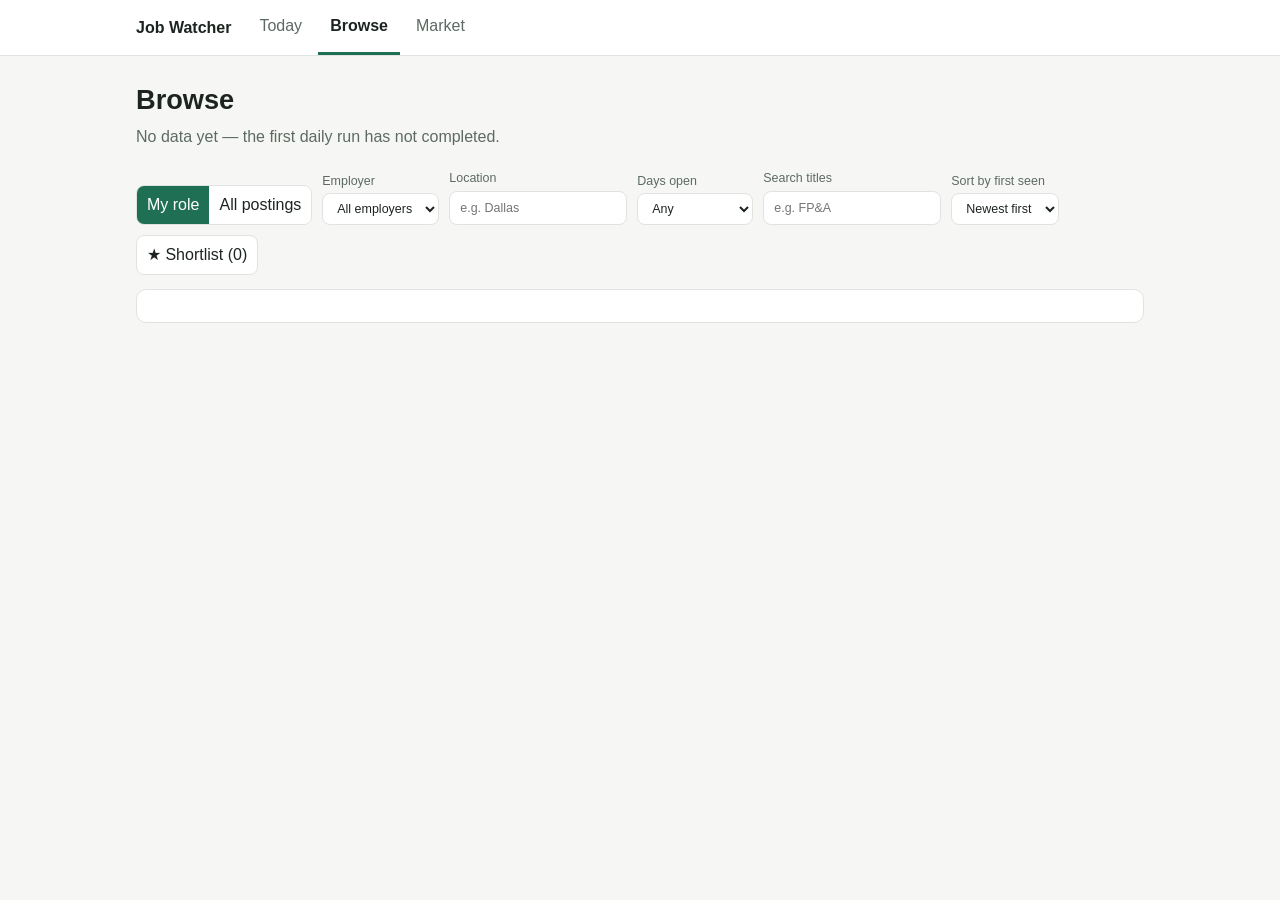
==== browse.html @ 637df3ca "Add site pages, shared styles, charts, manifest, service worker and README" ====
<!doctype html>
<html lang="en">
<head>
<meta charset="utf-8">
<meta name="viewport" content="width=device-width, initial-scale=1">
<title>Browse · Job Watcher</title>
<meta name="description" content="Search and filter open postings; star the ones you want to keep.">
<meta name="theme-color" content="#1f6f54">
<link rel="manifest" href="manifest.webmanifest">
<link rel="icon" href="icon-192.png">
<link rel="apple-touch-icon" href="icon-192.png">
<link rel="stylesheet" href="style.css">
</head>
<body>
<main>
  <h1>Browse</h1>
  <p class="sub" id="summary">Loading…</p>
  <div class="controls">
    <div class="seg" role="group" aria-label="Which postings">
      <button id="scope-role" aria-pressed="true">My role</button>
      <button id="scope-all" aria-pressed="false">All postings</button>
    </div>
    <label>Employer<select id="employer"><option value="">All employers</option></select></label>
    <label>Location<input id="location" list="locations" placeholder="e.g. Dallas"><datalist id="locations"></datalist></label>
    <label>Days open<select id="days">
      <option value="">Any</option><option value="7">7 or fewer</option><option value="14">14 or fewer</option>
      <option value="30">30 or fewer</option><option value="31+">More than 30</option></select></label>
    <label>Search titles<input id="q" type="search" placeholder="e.g. FP&amp;A"></label>
    <label>Sort by first seen<select id="sort"><option value="new">Newest first</option><option value="old">Oldest first</option></select></label>
    <button id="shortlist-only" aria-pressed="false">★ Shortlist (<span id="shortlist-count">0</span>)</button>
  </div>
  <p class="muted" id="note"></p>
  <section class="card" id="results"></section>
  <p><button id="more" hidden>Show more</button></p>
</main>
<script src="app.js"></script>
<script src="browse.js"></script>
</body>
</html>
---- style.css ----
:root {
  --bg: #f6f7f4; --surface: #ffffff; --text: #1d2420; --muted: #5d6a63;
  --line: #dfe4de; --accent: #1f6f54; --accent-ink: #ffffff; --accent-soft: #e2f1ea;
  --warn: #b3441f; --warn-soft: #f9e6df; --star: #d99a00;
  --c1: #1f6f54; --c2: #c27a12; --c3: #3b6ea8; --c4: #8a4f9e;
  --font: -apple-system, BlinkMacSystemFont, "Segoe UI", Roboto, "Helvetica Neue", Arial, sans-serif;
}
@media (prefers-color-scheme: dark) {
  :root {
    --bg: #131815; --surface: #1c231f; --text: #e8eee9; --muted: #9aa8a0;
    --line: #2f3a34; --accent: #57c29a; --accent-ink: #0c1511; --accent-soft: #223a30;
    --warn: #f0906a; --warn-soft: #3b2a22; --star: #f0c040;
    --c1: #57c29a; --c2: #e3a64a; --c3: #7fb0e6; --c4: #c79be0;
  }
}
* { box-sizing: border-box; }
body { margin: 0; background: var(--bg); color: var(--text); font: 16px/1.5 var(--font); }
a { color: var(--accent); }
.nav { background: var(--surface); border-bottom: 1px solid var(--line); position: sticky; top: 0; z-index: 5; }
.nav-inner { max-width: 1040px; margin: 0 auto; padding: 0 16px; display: flex; align-items: center; gap: 4px; flex-wrap: wrap; }
.brand { font-weight: 700; margin-right: 12px; padding: 12px 0; color: var(--text); text-decoration: none; }
.nav a.link { padding: 14px 12px; color: var(--muted); text-decoration: none; border-bottom: 3px solid transparent; }
.nav a.link:hover { color: var(--text); }
.nav a.link[aria-current="page"] { color: var(--text); border-bottom-color: var(--accent); font-weight: 600; }
main { max-width: 1040px; margin: 0 auto; padding: 24px 16px 64px; }
h1 { font-size: 1.7rem; margin: 0 0 4px; }
h2 { font-size: 1.25rem; margin: 0 0 6px; }
.sub { color: var(--muted); margin: 0 0 20px; }
.card { background: var(--surface); border: 1px solid var(--line); border-radius: 10px; padding: 16px; margin-bottom: 16px; }
.stats { display: grid; grid-template-columns: repeat(auto-fit, minmax(150px, 1fr)); gap: 12px; margin-bottom: 16px; }
.stat { background: var(--surface); border: 1px solid var(--line); border-radius: 10px; padding: 14px 16px; }
.stat .n { font-size: 1.9rem; font-weight: 700; line-height: 1.1; }
.stat .l { color: var(--muted); font-size: .85rem; }
table { width: 100%; border-collapse: collapse; font-size: .92rem; }
th, td { text-align: left; padding: 8px 10px; border-bottom: 1px solid var(--line); vertical-align: top; }
th { color: var(--muted); font-weight: 600; font-size: .8rem; text-transform: uppercase; letter-spacing: .03em; }
.pill { display: inline-block; padding: 1px 9px; border-radius: 99px; font-size: .78rem; font-weight: 600; }
.pill.ok { background: var(--accent-soft); color: var(--accent); }
.pill.bad { background: var(--warn-soft); color: var(--warn); }
.cols { display: grid; grid-template-columns: 1fr 1fr; gap: 16px; }
@media (max-width: 720px) { .cols { grid-template-columns: 1fr; } }
ul.plain { list-style: none; margin: 0; padding: 0; }
ul.plain li { padding: 8px 0; border-bottom: 1px solid var(--line); }
ul.plain li:last-child { border-bottom: 0; }
.muted { color: var(--muted); font-size: .88rem; }
.controls { display: flex; flex-wrap: wrap; gap: 10px; align-items: end; margin-bottom: 14px; }
.controls label { display: flex; flex-direction: column; font-size: .78rem; color: var(--muted); gap: 3px; }
input, select, button { font: inherit; color: var(--text); background: var(--surface); border: 1px solid var(--line); border-radius: 8px; padding: 7px 10px; }
button { cursor: pointer; }
button.primary { background: var(--accent); color: var(--accent-ink); border-color: var(--accent); }
.seg { display: inline-flex; border: 1px solid var(--line); border-radius: 8px; overflow: hidden; }
.seg button { border: 0; border-radius: 0; background: var(--surface); }
.seg button[aria-pressed="true"] { background: var(--accent); color: var(--accent-ink); }
.job { display: grid; grid-template-columns: auto 1fr auto; gap: 12px; align-items: center; padding: 10px 0; border-bottom: 1px solid var(--line); }
.job .t { font-weight: 600; }
.star { border: 0; background: none; font-size: 1.4rem; line-height: 1; padding: 2px 6px; color: var(--muted); }
.star[aria-pressed="true"] { color: var(--star); }
.apply { text-decoration: none; border: 1px solid var(--accent); border-radius: 8px; padding: 6px 12px; font-weight: 600; white-space: nowrap; }
.chart { width: 100%; overflow-x: auto; }
.chart svg { display: block; width: 100%; height: auto; }
.chart text { fill: var(--muted); font: 11px var(--font); }
.legend { display: flex; gap: 14px; font-size: .85rem; color: var(--muted); margin-top: 6px; }
.legend i { display: inline-block; width: 10px; height: 10px; border-radius: 2px; margin-right: 5px; }
.empty { color: var(--muted); font-style: italic; }
.offline { background: var(--warn-soft); color: var(--warn); padding: 8px 16px; text-align: center; font-size: .9rem; }
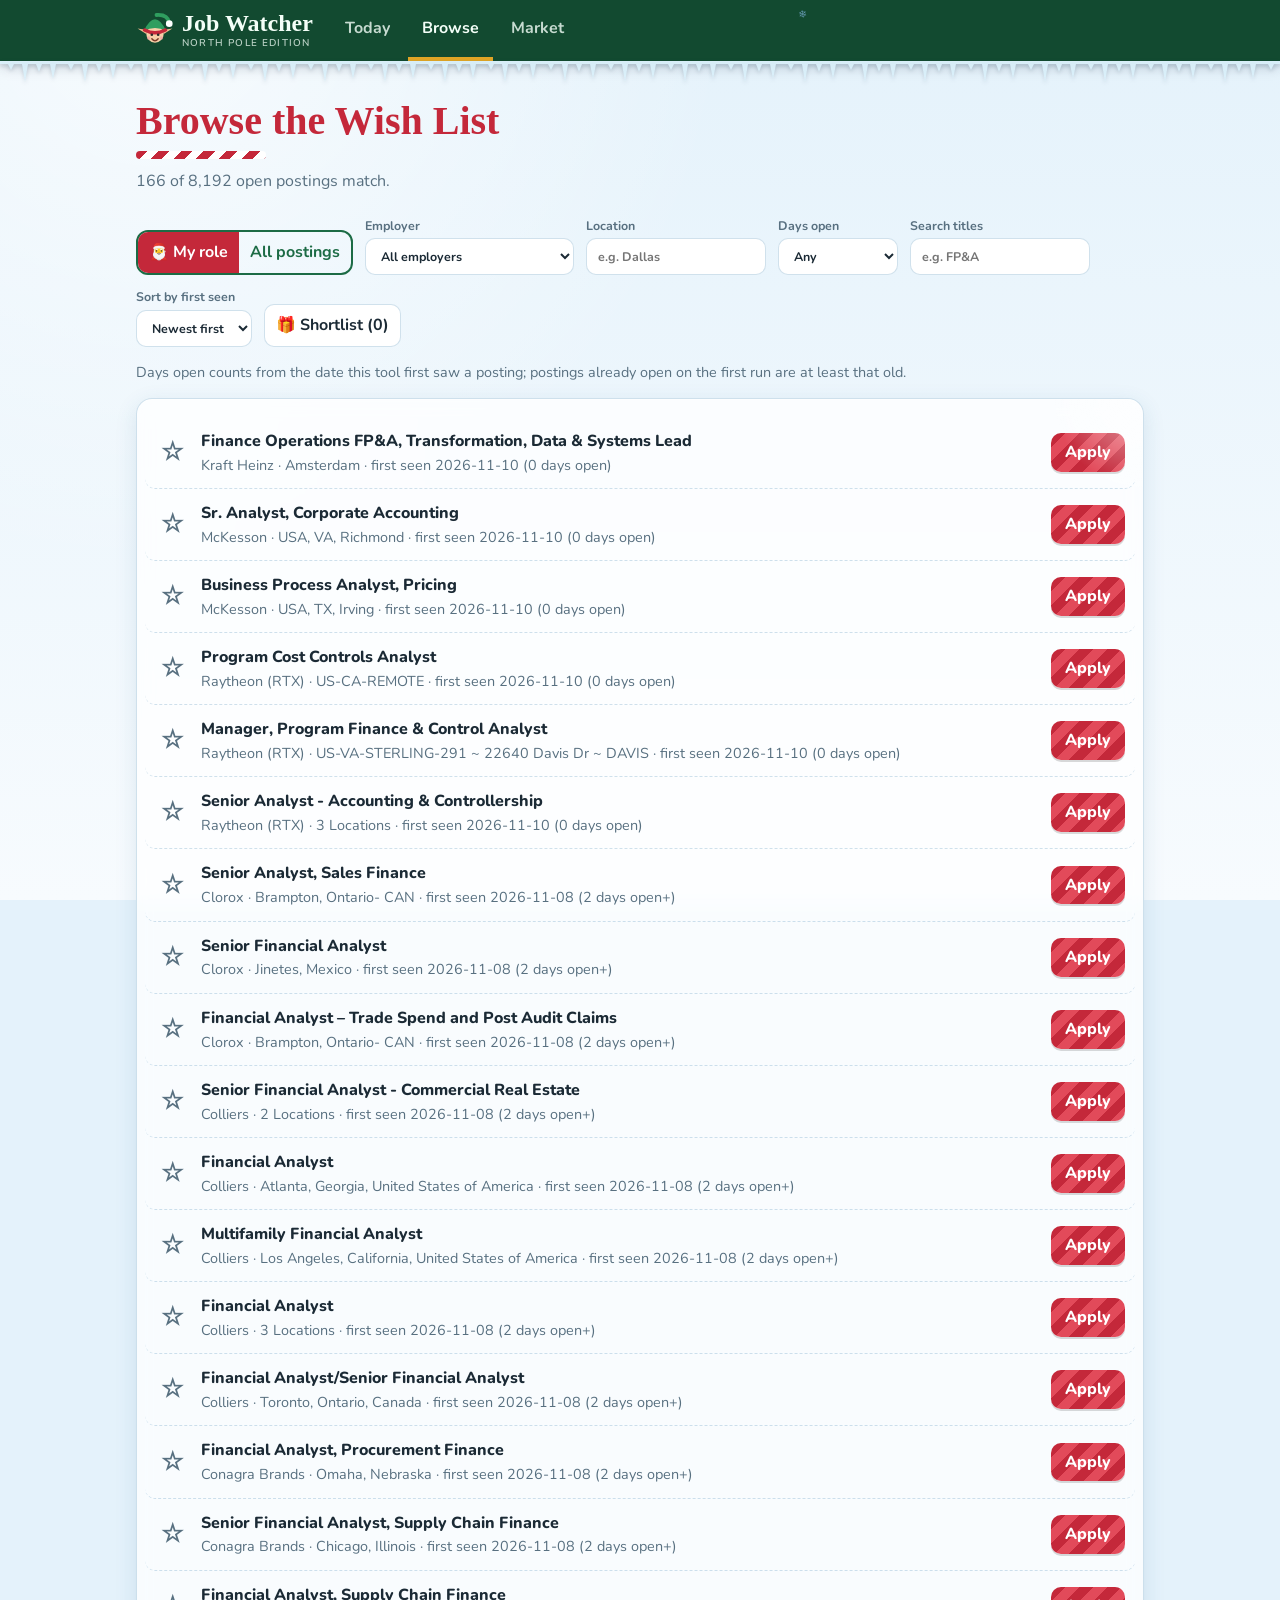
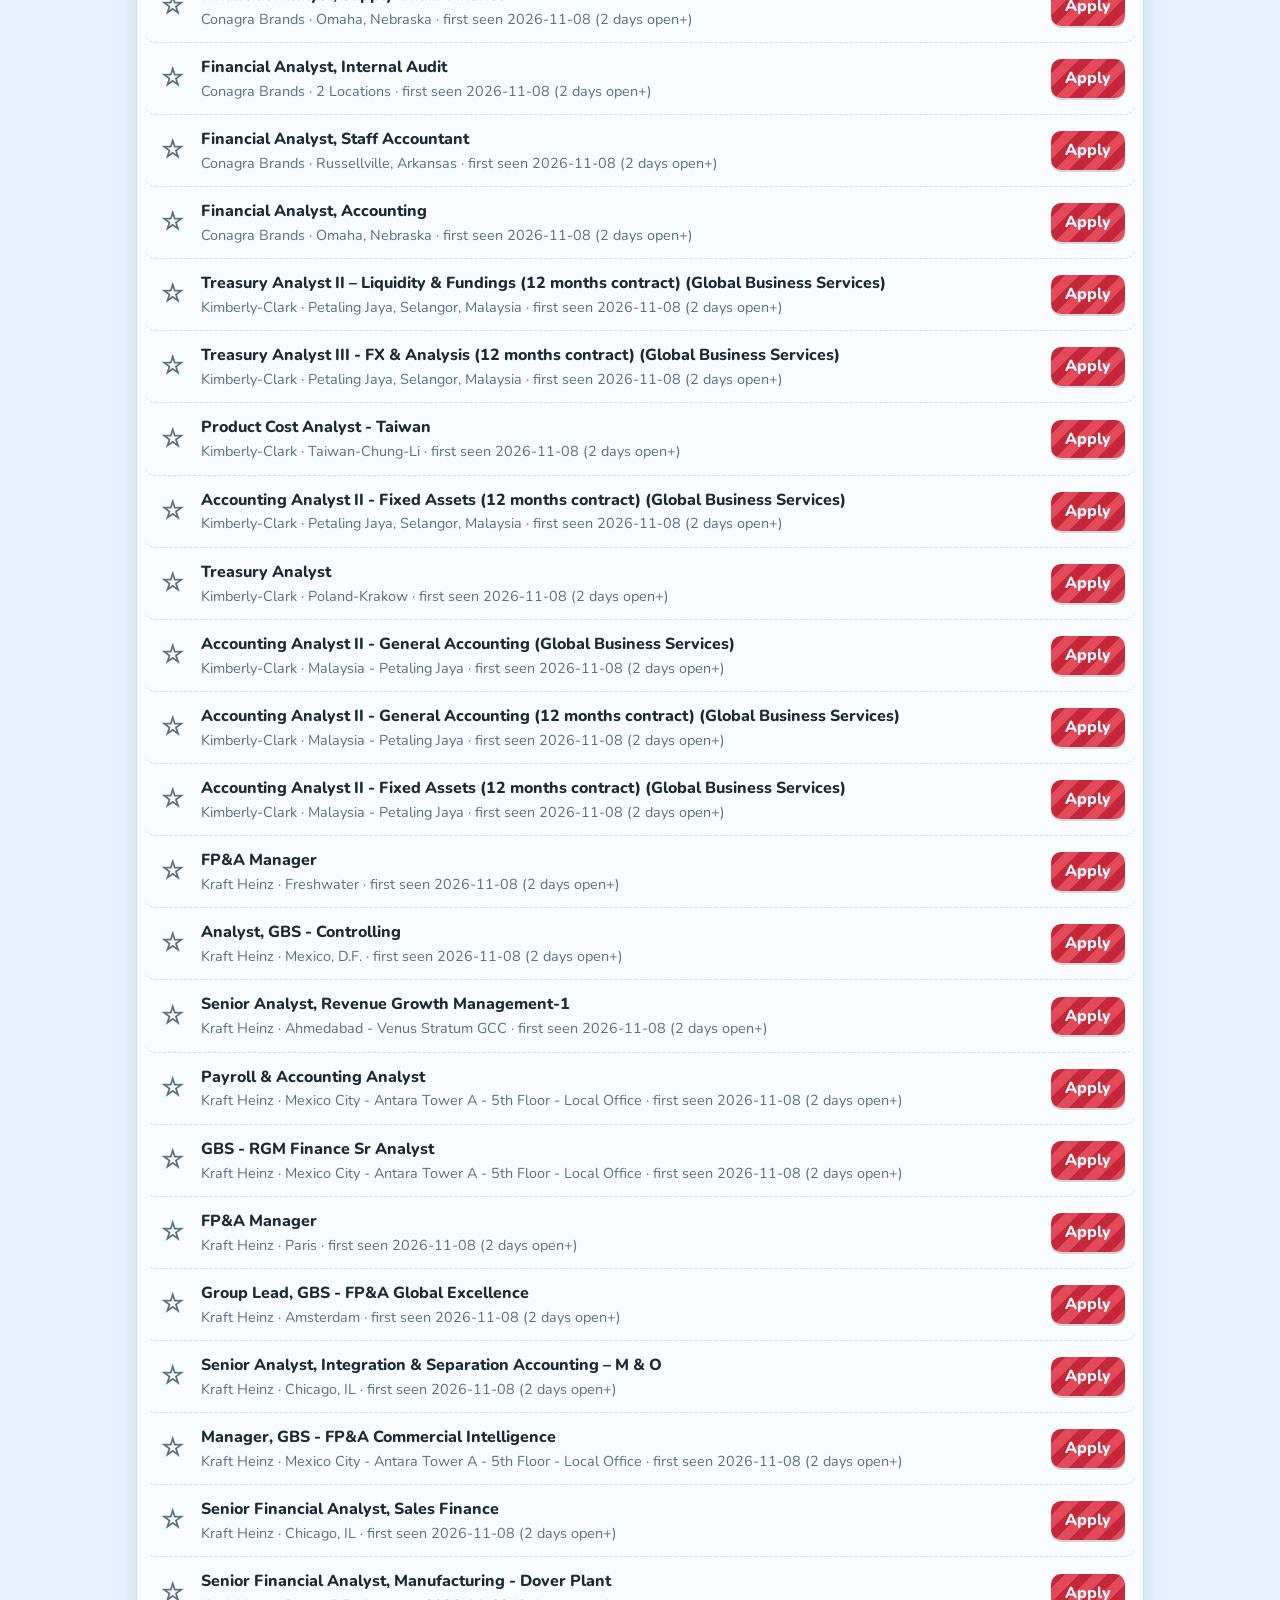
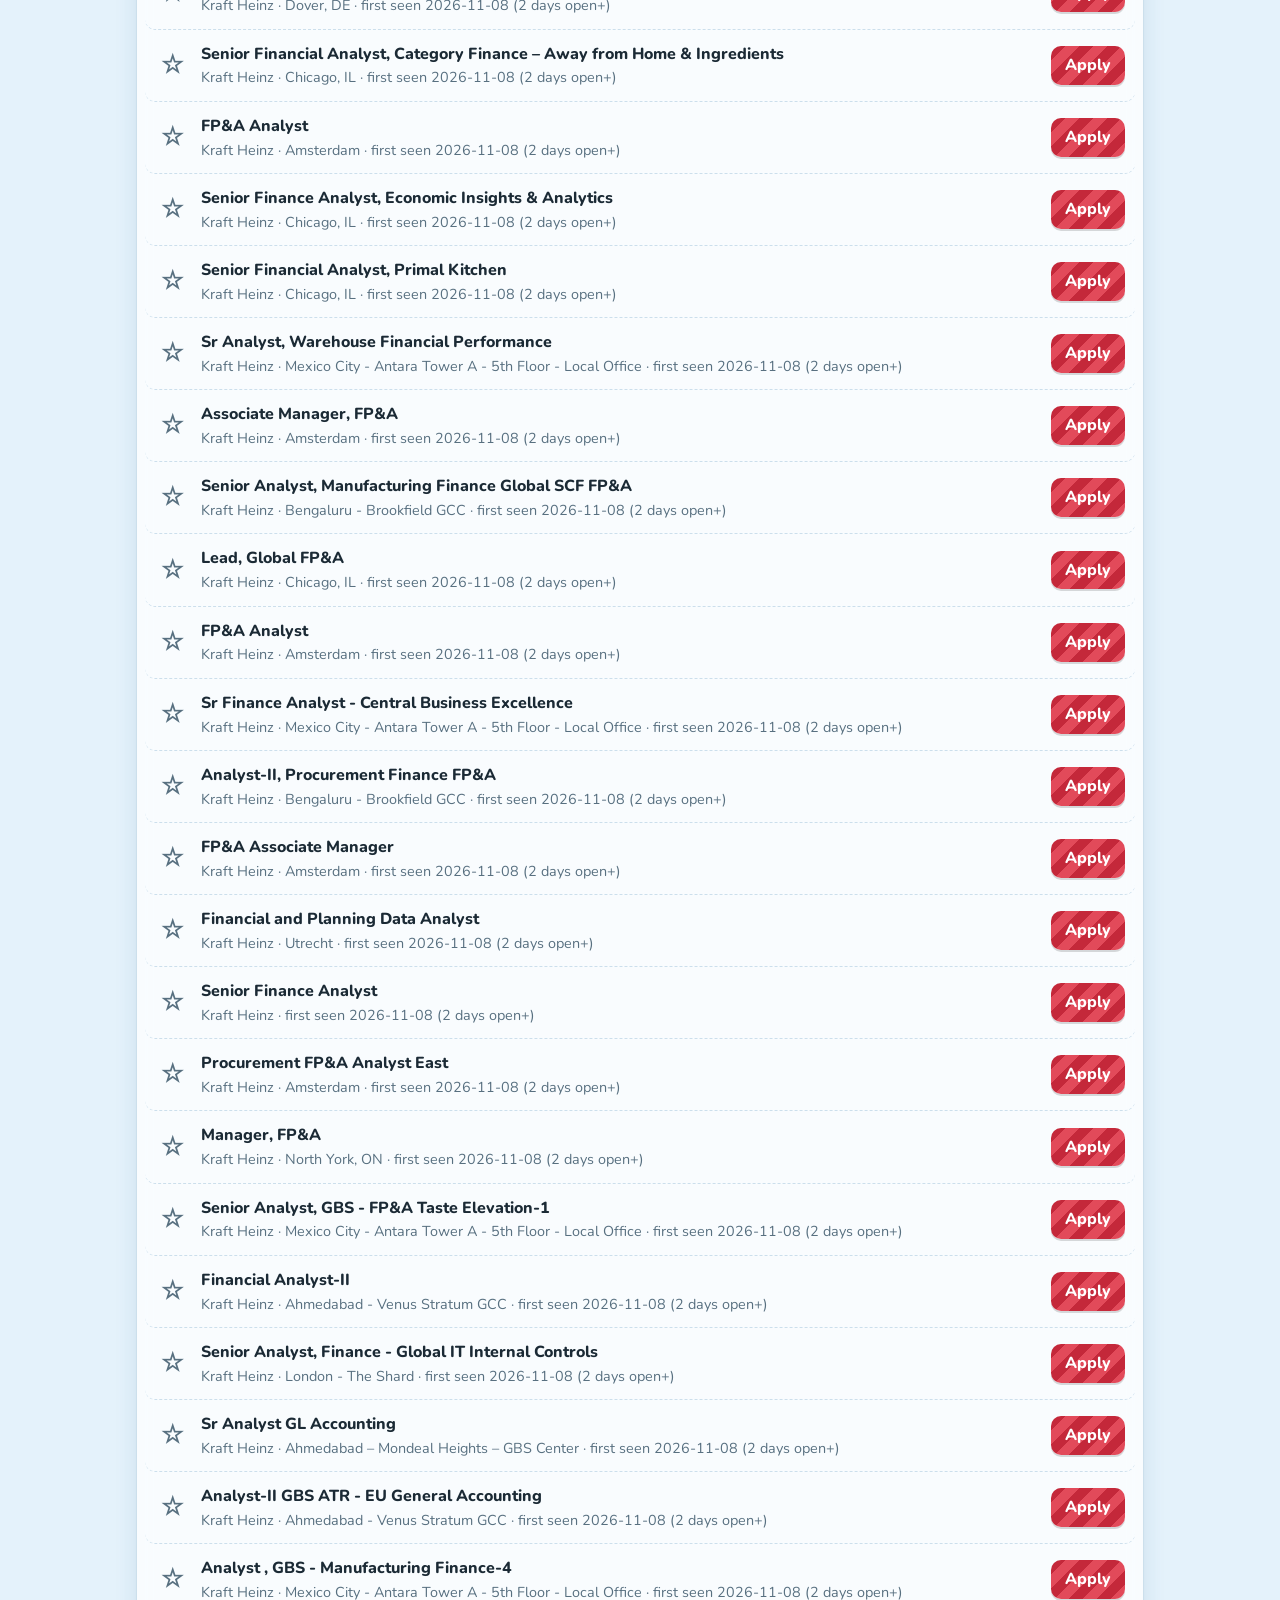
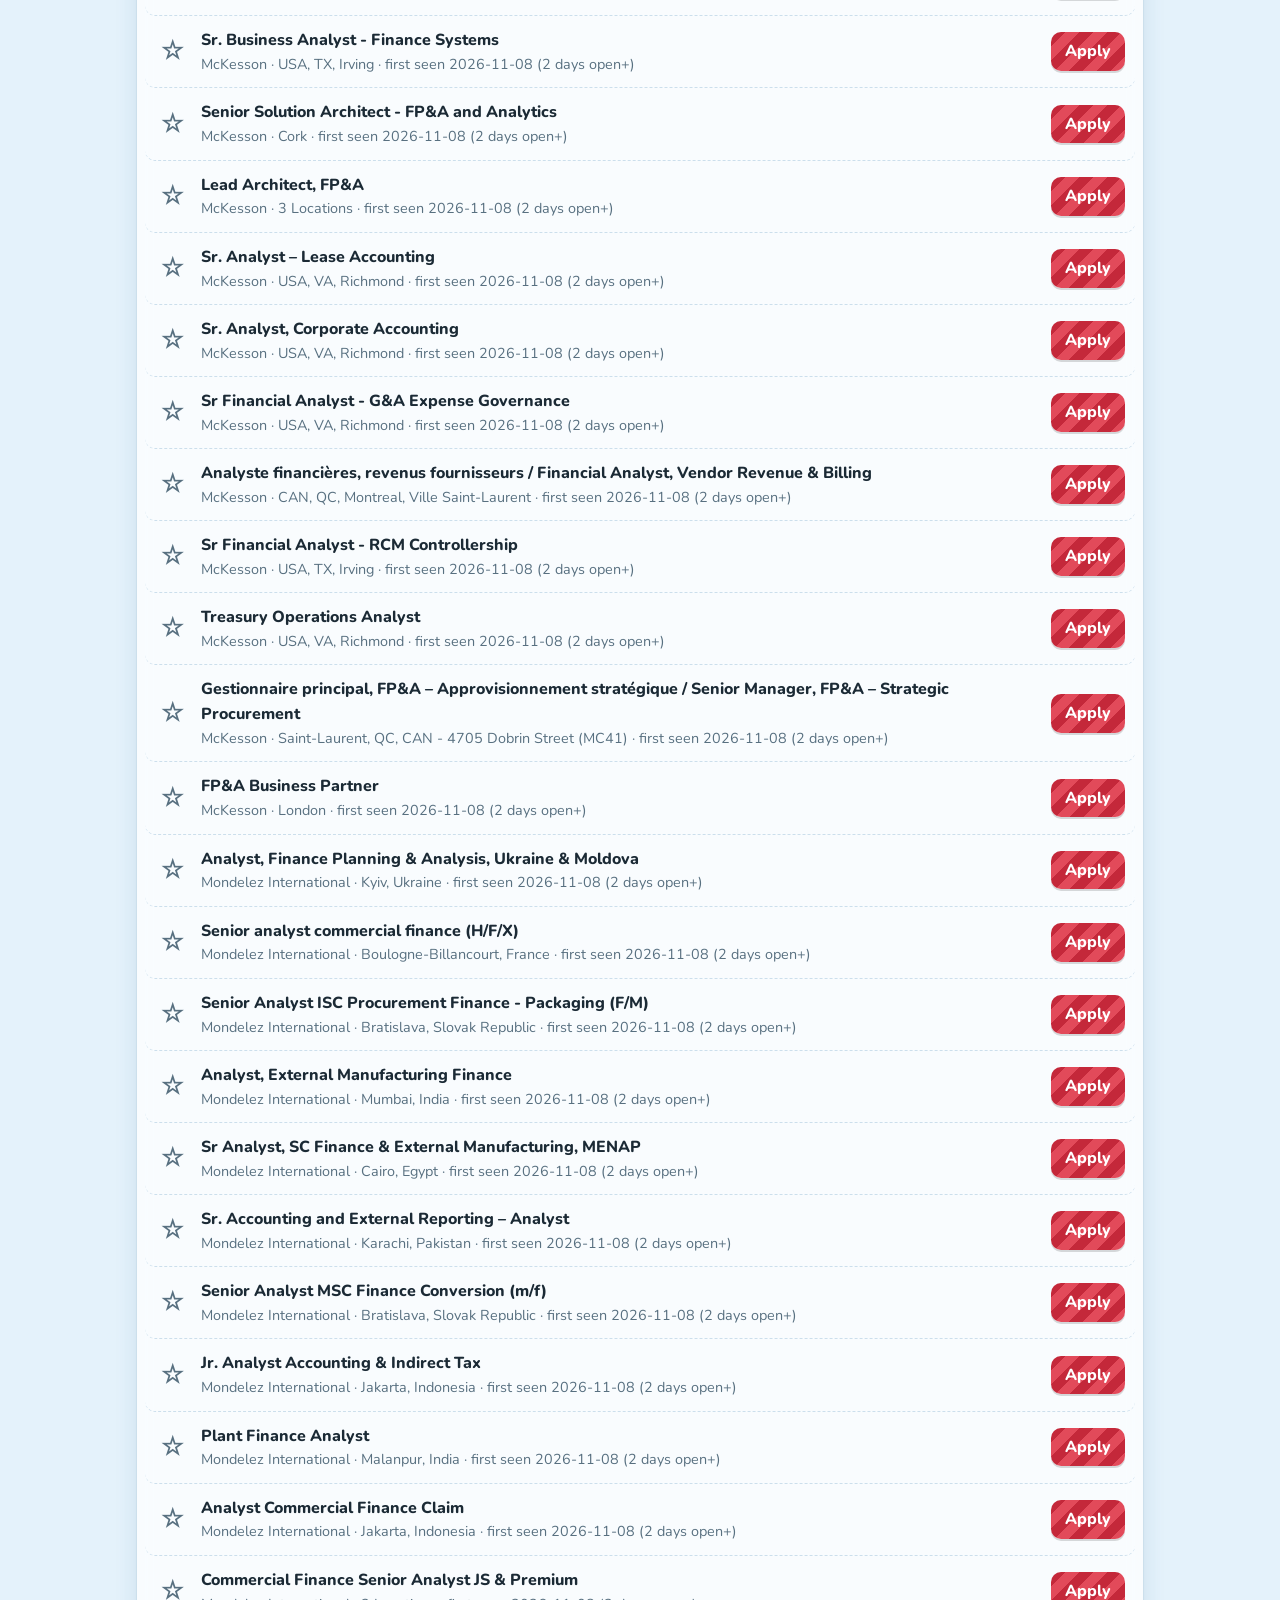
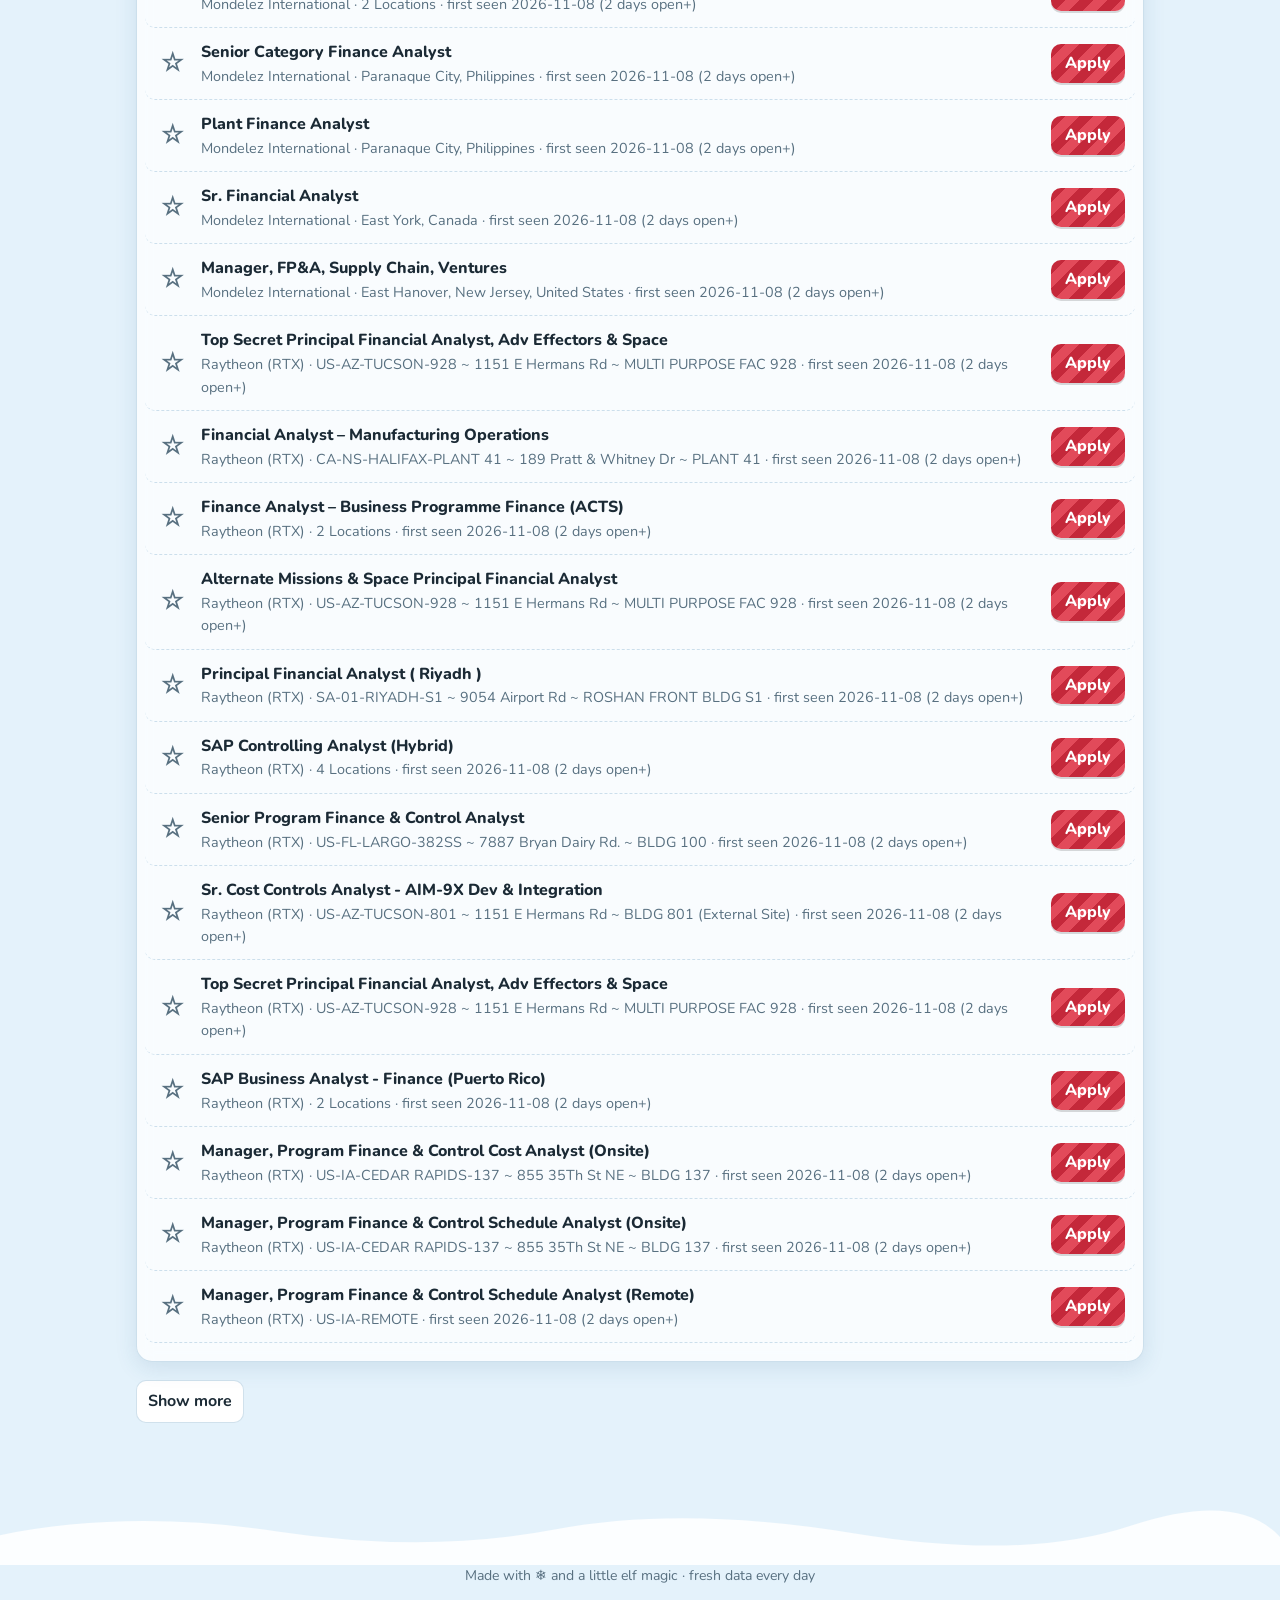
==== commit c95bfe56: "Add North Pole theme: elf, snow, freeze-over transitions, Santa's sleigh" ====
--- a/browse.html
+++ b/browse.html
@@ -5,19 +5,24 @@
 <meta name="viewport" content="width=device-width, initial-scale=1">
 <title>Browse · Job Watcher</title>
 <meta name="description" content="Search and filter open postings; star the ones you want to keep.">
-<meta name="theme-color" content="#1f6f54">
+<meta name="theme-color" content="#124a30">
 <link rel="manifest" href="manifest.webmanifest">
 <link rel="icon" href="icon-192.png">
 <link rel="apple-touch-icon" href="icon-192.png">
 <link rel="stylesheet" href="style.css">
+<link rel="preconnect" href="https://fonts.googleapis.com">
+<link rel="preconnect" href="https://fonts.gstatic.com" crossorigin>
+<link href="https://fonts.googleapis.com/css2?family=Mountains+of+Christmas:wght@700&family=Nunito:wght@400;600;700;800&display=swap" rel="stylesheet">
+<script>try{if(sessionStorage.getItem("jw.frost"))document.documentElement.classList.add("frosted")}catch(e){}</script>
+
 </head>
 <body>
 <main>
-  <h1>Browse</h1>
+  <h1 data-sleigh>Browse the Wish List</h1>
   <p class="sub" id="summary">Loading…</p>
   <div class="controls">
     <div class="seg" role="group" aria-label="Which postings">
-      <button id="scope-role" aria-pressed="true">My role</button>
+      <button id="scope-role" aria-pressed="true">🎅 My role</button>
       <button id="scope-all" aria-pressed="false">All postings</button>
     </div>
     <label>Employer<select id="employer"><option value="">All employers</option></select></label>
@@ -27,7 +32,7 @@
       <option value="30">30 or fewer</option><option value="31+">More than 30</option></select></label>
     <label>Search titles<input id="q" type="search" placeholder="e.g. FP&amp;A"></label>
     <label>Sort by first seen<select id="sort"><option value="new">Newest first</option><option value="old">Oldest first</option></select></label>
-    <button id="shortlist-only" aria-pressed="false">★ Shortlist (<span id="shortlist-count">0</span>)</button>
+    <button id="shortlist-only" aria-pressed="false">🎁 Shortlist (<span id="shortlist-count">0</span>)</button>
   </div>
   <p class="muted" id="note"></p>
   <section class="card" id="results"></section>
@@ -35,5 +40,6 @@
 </main>
 <script src="app.js"></script>
 <script src="browse.js"></script>
+<script src="theme.js"></script>
 </body>
 </html>
--- a/style.css
+++ b/style.css
@@ -1,65 +1,180 @@
+/* North Pole theme: shared by all three pages. */
 :root {
-  --bg: #f6f7f4; --surface: #ffffff; --text: #1d2420; --muted: #5d6a63;
-  --line: #dfe4de; --accent: #1f6f54; --accent-ink: #ffffff; --accent-soft: #e2f1ea;
-  --warn: #b3441f; --warn-soft: #f9e6df; --star: #d99a00;
-  --c1: #1f6f54; --c2: #c27a12; --c3: #3b6ea8; --c4: #8a4f9e;
-  --font: -apple-system, BlinkMacSystemFont, "Segoe UI", Roboto, "Helvetica Neue", Arial, sans-serif;
+  --bg-1: #e4f2fb; --bg-2: #f7fbfe;
+  --surface: rgba(255, 255, 255, .78); --surface-solid: #ffffff;
+  --text: #1b2a35; --muted: #587080; --line: rgba(120, 170, 200, .35);
+  --pine: #1c6b45; --pine-dark: #124a30; --berry: #c4283a; --gold: #e0a526;
+  --accent: var(--pine); --accent-ink: #ffffff; --accent-soft: #dff3e8;
+  --warn: #b3261e; --warn-soft: #fde7e4; --star: #e0a526;
+  --nav-bg: #124a30; --nav-text: #f4fff8; --flake: rgba(120, 170, 205, .9);
+  --c1: #1c6b45; --c2: #c4283a; --c3: #e0a526; --c4: #4a9bd0;
+  --frost-bg:
+    url("data:image/svg+xml;utf8,<svg xmlns='http://www.w3.org/2000/svg' width='260' height='260'><filter id='f'><feTurbulence type='fractalNoise' baseFrequency='.85' numOctaves='3' seed='4'/><feColorMatrix values='0 0 0 0 1  0 0 0 0 1  0 0 0 0 1  0 0 0 1.1 -.35'/></filter><rect width='100%' height='100%' filter='url(%23f)'/></svg>"),
+    radial-gradient(ellipse at 25% 15%, rgba(255,255,255,.95), transparent 45%),
+    linear-gradient(160deg, #d6eefa, #a9d8f0 50%, #e3f4fc);
+  --head: "Mountains of Christmas", "Trebuchet MS", Georgia, serif;
+  --font: "Nunito", -apple-system, BlinkMacSystemFont, "Segoe UI", Roboto, Arial, sans-serif;
 }
 @media (prefers-color-scheme: dark) {
   :root {
-    --bg: #131815; --surface: #1c231f; --text: #e8eee9; --muted: #9aa8a0;
-    --line: #2f3a34; --accent: #57c29a; --accent-ink: #0c1511; --accent-soft: #223a30;
-    --warn: #f0906a; --warn-soft: #3b2a22; --star: #f0c040;
-    --c1: #57c29a; --c2: #e3a64a; --c3: #7fb0e6; --c4: #c79be0;
+    --bg-1: #091626; --bg-2: #123350;
+    --surface: rgba(18, 42, 66, .72); --surface-solid: #14304a;
+    --text: #e9f5fc; --muted: #93b2c6; --line: rgba(130, 190, 225, .25);
+    --pine: #5fd49c; --berry: #ff6f7f; --gold: #ffd166;
+    --accent: #5fd49c; --accent-ink: #062116; --accent-soft: #17402f;
+    --warn: #ff8e83; --warn-soft: #43201f; --star: #ffd166;
+    --nav-bg: #0b2a3f; --nav-text: #e9f5fc; --flake: rgba(255, 255, 255, .92);
+    --c1: #5fd49c; --c2: #ff6f7f; --c3: #ffd166; --c4: #7cc4f0;
+    --frost-bg:
+      url("data:image/svg+xml;utf8,<svg xmlns='http://www.w3.org/2000/svg' width='260' height='260'><filter id='f'><feTurbulence type='fractalNoise' baseFrequency='.85' numOctaves='3' seed='4'/><feColorMatrix values='0 0 0 0 .8  0 0 0 0 .93  0 0 0 0 1  0 0 0 1.1 -.35'/></filter><rect width='100%' height='100%' filter='url(%23f)'/></svg>"),
+      radial-gradient(ellipse at 25% 15%, rgba(190,230,255,.55), transparent 45%),
+      linear-gradient(160deg, #1d4a6c, #2f6f98 50%, #17405e);
   }
 }
 * { box-sizing: border-box; }
-body { margin: 0; background: var(--bg); color: var(--text); font: 16px/1.5 var(--font); }
+html { background: var(--bg-1); }
+body {
+  margin: 0; color: var(--text); font: 16px/1.55 var(--font); min-height: 100vh;
+  background:
+    radial-gradient(circle at 12% 0%, rgba(255,255,255,.7), transparent 40%),
+    linear-gradient(180deg, var(--bg-1), var(--bg-2));
+  background-attachment: fixed;
+}
 a { color: var(--accent); }
-.nav { background: var(--surface); border-bottom: 1px solid var(--line); position: sticky; top: 0; z-index: 5; }
+
+/* ---------- navigation with icicles ---------- */
+.nav { background: var(--nav-bg); position: sticky; top: 0; z-index: 20; box-shadow: 0 4px 14px rgba(10, 40, 60, .25); }
+.nav::after {
+  content: ""; position: absolute; left: 0; right: 0; top: 100%; height: 22px; pointer-events: none;
+  background: url("data:image/svg+xml;utf8,<svg xmlns='http://www.w3.org/2000/svg' width='60' height='22' viewBox='0 0 60 22'><path d='M0 0H60V3 L56 3 L53 18 L50 3 L42 3 L39 11 L36 3 L28 3 L25 21 L22 3 L14 3 L11 9 L8 3 L0 3Z' fill='%23d9f0fb' fill-opacity='.92'/></svg>") repeat-x top left / 60px 22px;
+  filter: drop-shadow(0 2px 2px rgba(0, 30, 60, .2));
+}
 .nav-inner { max-width: 1040px; margin: 0 auto; padding: 0 16px; display: flex; align-items: center; gap: 4px; flex-wrap: wrap; }
-.brand { font-weight: 700; margin-right: 12px; padding: 12px 0; color: var(--text); text-decoration: none; }
-.nav a.link { padding: 14px 12px; color: var(--muted); text-decoration: none; border-bottom: 3px solid transparent; }
-.nav a.link:hover { color: var(--text); }
-.nav a.link[aria-current="page"] { color: var(--text); border-bottom-color: var(--accent); font-weight: 600; }
-main { max-width: 1040px; margin: 0 auto; padding: 24px 16px 64px; }
-h1 { font-size: 1.7rem; margin: 0 0 4px; }
-h2 { font-size: 1.25rem; margin: 0 0 6px; }
-.sub { color: var(--muted); margin: 0 0 20px; }
-.card { background: var(--surface); border: 1px solid var(--line); border-radius: 10px; padding: 16px; margin-bottom: 16px; }
-.stats { display: grid; grid-template-columns: repeat(auto-fit, minmax(150px, 1fr)); gap: 12px; margin-bottom: 16px; }
-.stat { background: var(--surface); border: 1px solid var(--line); border-radius: 10px; padding: 14px 16px; }
-.stat .n { font-size: 1.9rem; font-weight: 700; line-height: 1.1; }
+.brand { display: flex; align-items: center; gap: 8px; font: 700 1.5rem/1 var(--head); margin-right: 14px; padding: 8px 0; color: var(--nav-text); text-decoration: none; }
+.brand svg { width: 38px; height: 38px; transition: transform .3s; }
+.brand:hover svg { transform: rotate(-10deg) scale(1.12); }
+.brand small { display: block; font: 600 .62rem/1.1 var(--font); letter-spacing: .12em; text-transform: uppercase; opacity: .75; margin-top: 3px; }
+.nav a.link { padding: 16px 14px; color: var(--nav-text); opacity: .8; text-decoration: none; font-weight: 700; border-bottom: 4px solid transparent; transition: opacity .2s, border-color .2s; }
+.nav a.link:hover { opacity: 1; border-bottom-color: rgba(255, 255, 255, .5); }
+.nav a.link[aria-current="page"] { opacity: 1; border-bottom-color: var(--gold); }
+
+main { max-width: 1040px; margin: 0 auto; padding: 38px 16px 40px; position: relative; }
+h1 { font: 700 2.5rem/1.1 var(--head); margin: 0 0 4px; color: var(--berry); }
+h1::after { content: ""; display: block; width: 130px; height: 8px; margin-top: 8px; border-radius: 4px;
+  background: repeating-linear-gradient(135deg, var(--berry) 0 8px, #fff 8px 16px); }
+h2 { font: 700 1.45rem/1.2 var(--head); margin: 0 0 6px; color: var(--pine); }
+.sub { color: var(--muted); margin: 10px 0 22px; }
+.muted { color: var(--muted); font-size: .9rem; }
+.empty { color: var(--muted); font-style: italic; }
+
+/* ---------- frosted-glass cards ---------- */
+.card, .stat {
+  position: relative; background: var(--surface); border: 1px solid var(--line); border-radius: 16px; padding: 18px;
+  margin-bottom: 18px; backdrop-filter: blur(8px); -webkit-backdrop-filter: blur(8px);
+  box-shadow: 0 6px 22px rgba(30, 90, 130, .12), inset 0 1px 0 rgba(255, 255, 255, .5);
+  transition: transform .25s, box-shadow .25s;
+}
+.card::before { content: ""; position: absolute; top: 0; right: 0; width: 90px; height: 90px; border-radius: 0 16px 0 0; pointer-events: none;
+  background: radial-gradient(circle at 100% 0, rgba(255, 255, 255, .85), transparent 70%); opacity: .7; }
+.card:hover, .stat:hover { transform: translateY(-3px); box-shadow: 0 12px 30px rgba(30, 90, 130, .2), 0 0 0 1px rgba(190, 230, 250, .8); }
+.stats { display: grid; grid-template-columns: repeat(auto-fit, minmax(160px, 1fr)); gap: 14px; margin-bottom: 18px; }
+.stat { margin: 0; padding: 14px 16px; overflow: hidden; }
+.stat .ico { position: absolute; right: 10px; top: 6px; font-size: 1.6rem; opacity: .9; }
+.stat .n { font: 800 2.2rem/1.1 var(--font); color: var(--berry); }
+.stat:nth-child(2) .n { color: var(--pine); } .stat:nth-child(3) .n { color: var(--gold); } .stat:nth-child(4) .n { color: var(--c4); }
 .stat .l { color: var(--muted); font-size: .85rem; }
-table { width: 100%; border-collapse: collapse; font-size: .92rem; }
-th, td { text-align: left; padding: 8px 10px; border-bottom: 1px solid var(--line); vertical-align: top; }
-th { color: var(--muted); font-weight: 600; font-size: .8rem; text-transform: uppercase; letter-spacing: .03em; }
-.pill { display: inline-block; padding: 1px 9px; border-radius: 99px; font-size: .78rem; font-weight: 600; }
+
+table { width: 100%; border-collapse: collapse; font-size: .94rem; }
+th, td { text-align: left; padding: 8px 10px; border-bottom: 1px dashed var(--line); vertical-align: top; }
+th { color: var(--muted); font-size: .76rem; text-transform: uppercase; letter-spacing: .06em; }
+.pill { display: inline-block; padding: 1px 10px; border-radius: 99px; font-size: .78rem; font-weight: 800; }
 .pill.ok { background: var(--accent-soft); color: var(--accent); }
 .pill.bad { background: var(--warn-soft); color: var(--warn); }
-.cols { display: grid; grid-template-columns: 1fr 1fr; gap: 16px; }
-@media (max-width: 720px) { .cols { grid-template-columns: 1fr; } }
+.cols { display: grid; grid-template-columns: 1fr 1fr; gap: 18px; }
+.cols .card { margin: 0; }
+@media (max-width: 720px) { .cols { grid-template-columns: 1fr; } .cols .card { margin-bottom: 18px; } h1 { font-size: 2rem; } }
 ul.plain { list-style: none; margin: 0; padding: 0; }
-ul.plain li { padding: 8px 0; border-bottom: 1px solid var(--line); }
+ul.plain li { padding: 8px 0 8px 22px; border-bottom: 1px dashed var(--line); position: relative; }
+ul.plain li::before { content: "❄"; position: absolute; left: 0; top: 9px; font-size: .8rem; color: var(--c4); }
+ul.plain li.head::before, ul.plain li.empty::before { content: ""; }
+ul.plain li.head { padding-left: 0; font-weight: 800; color: var(--berry); }
 ul.plain li:last-child { border-bottom: 0; }
-.muted { color: var(--muted); font-size: .88rem; }
-.controls { display: flex; flex-wrap: wrap; gap: 10px; align-items: end; margin-bottom: 14px; }
-.controls label { display: flex; flex-direction: column; font-size: .78rem; color: var(--muted); gap: 3px; }
-input, select, button { font: inherit; color: var(--text); background: var(--surface); border: 1px solid var(--line); border-radius: 8px; padding: 7px 10px; }
-button { cursor: pointer; }
-button.primary { background: var(--accent); color: var(--accent-ink); border-color: var(--accent); }
-.seg { display: inline-flex; border: 1px solid var(--line); border-radius: 8px; overflow: hidden; }
-.seg button { border: 0; border-radius: 0; background: var(--surface); }
-.seg button[aria-pressed="true"] { background: var(--accent); color: var(--accent-ink); }
-.job { display: grid; grid-template-columns: auto 1fr auto; gap: 12px; align-items: center; padding: 10px 0; border-bottom: 1px solid var(--line); }
-.job .t { font-weight: 600; }
-.star { border: 0; background: none; font-size: 1.4rem; line-height: 1; padding: 2px 6px; color: var(--muted); }
-.star[aria-pressed="true"] { color: var(--star); }
-.apply { text-decoration: none; border: 1px solid var(--accent); border-radius: 8px; padding: 6px 12px; font-weight: 600; white-space: nowrap; }
+
+/* ---------- controls ---------- */
+.controls { display: flex; flex-wrap: wrap; gap: 12px; align-items: end; margin-bottom: 14px; }
+.controls label { display: flex; flex-direction: column; font-size: .78rem; font-weight: 700; color: var(--muted); gap: 3px; }
+input, select, button { font: inherit; color: var(--text); background: var(--surface-solid); border: 1px solid var(--line); border-radius: 10px; padding: 8px 11px; }
+input:focus, select:focus, button:focus-visible, a:focus-visible { outline: 3px solid var(--c4); outline-offset: 1px; }
+button { cursor: pointer; font-weight: 700; transition: transform .15s, background .2s; }
+button:hover { transform: translateY(-1px); }
+.seg { display: inline-flex; border: 2px solid var(--pine); border-radius: 12px; overflow: hidden; }
+.seg button { border: 0; border-radius: 0; background: transparent; color: var(--pine); }
+.seg button[aria-pressed="true"] { background: var(--berry); color: #fff; }
+#shortlist-only[aria-pressed="true"] { background: var(--gold); color: #3a2a00; border-color: var(--gold); }
+
+/* ---------- postings ---------- */
+.job { display: grid; grid-template-columns: auto 1fr auto; gap: 12px; align-items: center; padding: 12px 10px; margin: 0 -10px;
+  border-bottom: 1px dashed var(--line); border-radius: 10px; transition: background .2s, box-shadow .2s; }
+.job:hover { background: linear-gradient(90deg, rgba(190, 230, 250, .35), transparent); box-shadow: inset 4px 0 0 var(--berry); }
+.job .t { font-weight: 800; }
+.star { border: 0; background: none; font-size: 1.55rem; line-height: 1; padding: 2px 6px; color: var(--muted); }
+.star:hover { color: var(--gold); transform: scale(1.2) rotate(10deg); }
+.star[aria-pressed="true"] { color: var(--star); text-shadow: 0 0 10px var(--gold); animation: pop .5s; }
+@keyframes pop { 0% { transform: scale(.4) rotate(-40deg); } 60% { transform: scale(1.4) rotate(15deg); } 100% { transform: scale(1); } }
+.apply { text-decoration: none; border-radius: 10px; padding: 7px 14px; font-weight: 800; white-space: nowrap; color: #fff;
+  background: repeating-linear-gradient(135deg, var(--berry) 0 10px, #e24a5a 10px 20px); box-shadow: 0 2px 0 rgba(0, 0, 0, .15); transition: transform .15s; }
+.apply:hover { transform: translateY(-2px) rotate(-1.5deg); }
+
+/* ---------- charts ---------- */
 .chart { width: 100%; overflow-x: auto; }
 .chart svg { display: block; width: 100%; height: auto; }
 .chart text { fill: var(--muted); font: 11px var(--font); }
+.chart rect { transform-box: fill-box; transform-origin: 50% 100%; animation: grow .7s cubic-bezier(.2, .8, .3, 1) both; }
+@keyframes grow { from { transform: scaleY(.05); opacity: 0; } }
 .legend { display: flex; gap: 14px; font-size: .85rem; color: var(--muted); margin-top: 6px; }
-.legend i { display: inline-block; width: 10px; height: 10px; border-radius: 2px; margin-right: 5px; }
-.empty { color: var(--muted); font-style: italic; }
-.offline { background: var(--warn-soft); color: var(--warn); padding: 8px 16px; text-align: center; font-size: .9rem; }
+.legend i { display: inline-block; width: 10px; height: 10px; border-radius: 3px; margin-right: 5px; }
+
+.offline { background: var(--warn-soft); color: var(--warn); padding: 8px 16px; text-align: center; font-size: .9rem; font-weight: 700; }
+
+/* ---------- elf empty state & footer snow bank ---------- */
+.elf-empty { display: flex; align-items: center; gap: 14px; color: var(--muted); font-style: italic; }
+.elf-empty svg { width: 54px; height: 54px; flex: none; }
+.snowbank { position: relative; margin-top: 30px; padding: 56px 16px 26px; text-align: center; color: var(--muted); font-size: .88rem;
+  background: url("data:image/svg+xml;utf8,<svg xmlns='http://www.w3.org/2000/svg' viewBox='0 0 1200 60' preserveAspectRatio='none'><path d='M0 60V28Q120 0 260 24T520 22T800 26T1060 18T1200 30V60Z' fill='white' fill-opacity='.9'/></svg>") no-repeat top / 100% 56px; }
+@media (prefers-color-scheme: dark) { .snowbank { background-blend-mode: normal; filter: brightness(.8); } }
+
+/* ---------- canvas snow ---------- */
+#snow { position: fixed; inset: 0; width: 100%; height: 100%; pointer-events: none; z-index: 10000; }
+
+/* ---------- Santa's sleigh ---------- */
+#sleigh { position: fixed; top: 14vh; left: 0; width: 360px; max-width: 70vw; z-index: 9990; pointer-events: none; transform: translateX(-120%); }
+#sleigh.fly { animation: fly 5.5s cubic-bezier(.4, .1, .6, .9) forwards; }
+@keyframes fly {
+  0% { transform: translate(-120%, 30px) rotate(6deg); }
+  35% { transform: translate(35vw, -30px) rotate(-3deg); }
+  70% { transform: translate(75vw, 20px) rotate(4deg); }
+  100% { transform: translate(115vw, -40px) rotate(-5deg); }
+}
+
+/* ---------- freezing over ---------- */
+.frost { position: fixed; inset: 0; z-index: 9999; pointer-events: none; background: var(--frost-bg);
+  clip-path: circle(0 at var(--x, 50%) var(--y, 50%)); transition: clip-path .75s cubic-bezier(.6, .05, .3, 1);
+  display: flex; align-items: center; justify-content: center; flex-direction: column; color: #2b5f80; }
+.frost.on { clip-path: circle(150vmax at var(--x, 50%) var(--y, 50%)); }
+.frost.instant { transition: none; }
+.frost .big { font-size: 5rem; animation: spin 3s linear infinite; text-shadow: 0 0 20px #fff; }
+.frost p { font: 700 1.6rem var(--head); margin: 0; text-shadow: 0 0 10px #fff; }
+@media (prefers-color-scheme: dark) { .frost { color: #d9f1ff; } }
+@keyframes spin { to { transform: rotate(360deg); } }
+html.frosted::before { content: ""; position: fixed; inset: 0; z-index: 9998; background: var(--frost-bg); }
+
+/* a card/results area icing over for a moment */
+.iced { position: relative; }
+.iced::after { content: ""; position: absolute; inset: 0; border-radius: 16px; pointer-events: none; z-index: 5; background: var(--frost-bg);
+  animation: iceover 1s ease forwards; }
+@keyframes iceover { 0% { clip-path: inset(0 100% 0 0); opacity: 1; } 35% { clip-path: inset(0 0 0 0); opacity: 1; } 100% { clip-path: inset(0 0 0 0); opacity: 0; } }
+
+@media (prefers-reduced-motion: reduce) {
+  *, *::before, *::after { animation: none !important; transition: none !important; }
+  #snow, #sleigh { display: none; }
+}
